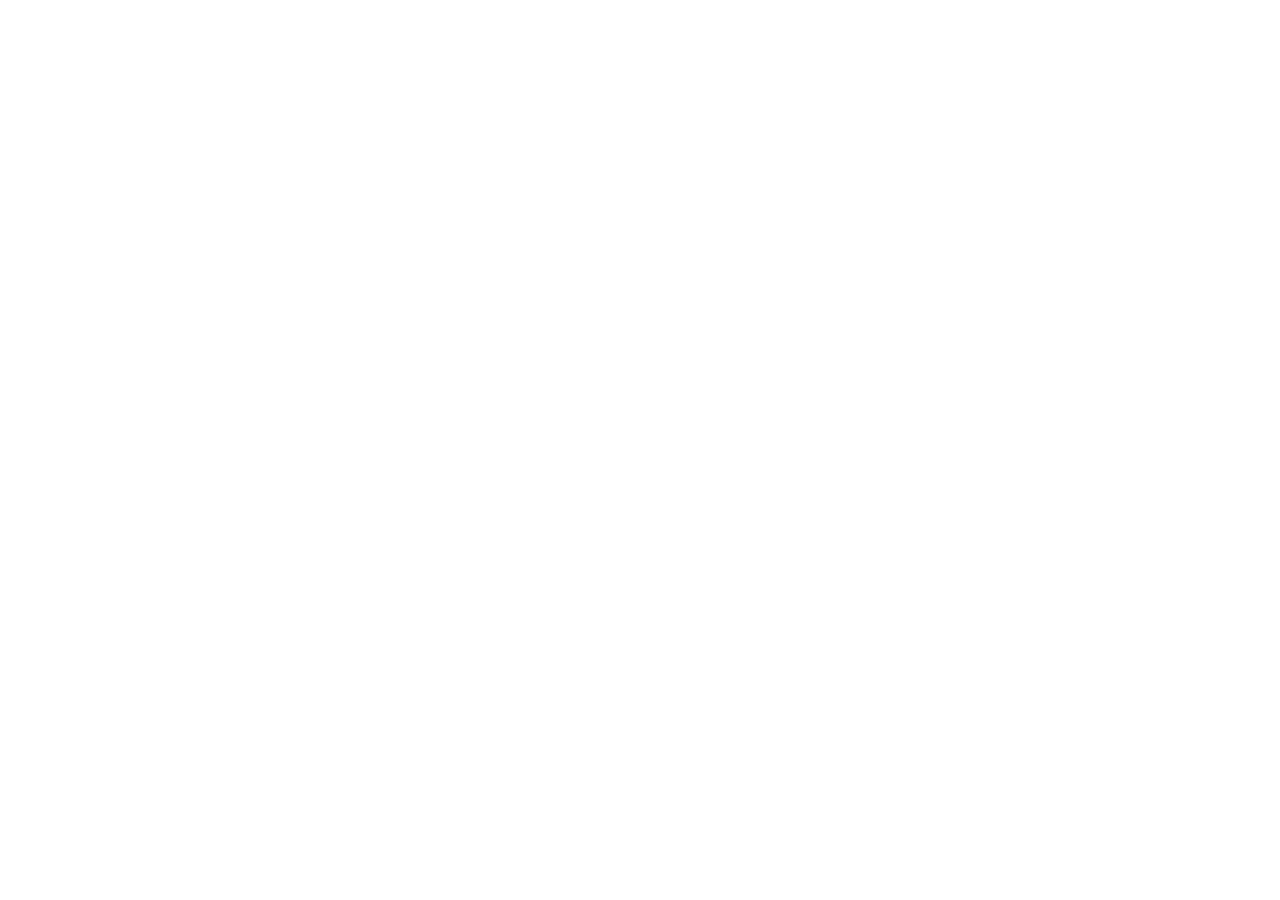
==== index.html @ 258643c3 "Travel-blog added" ====
<!doctype html>
<html lang="de">
  <head>
    <meta charset="UTF-8" />
    <meta name="viewport" content="width=device-width, initial-scale=1.0" />
    <title>Blog</title>
    <link rel="stylesheet" href="style.css" />
  </head>
  <body>
    <section>
      <header class="header"></header>
      <div class="landing-section"></div>
    </section>
    <main>
      <div class="some-headline"></div>
      <div class="faq"></div>
      <div class="contact-form"></div>
    </main>
    <footer></footer>
  </body>
</html>
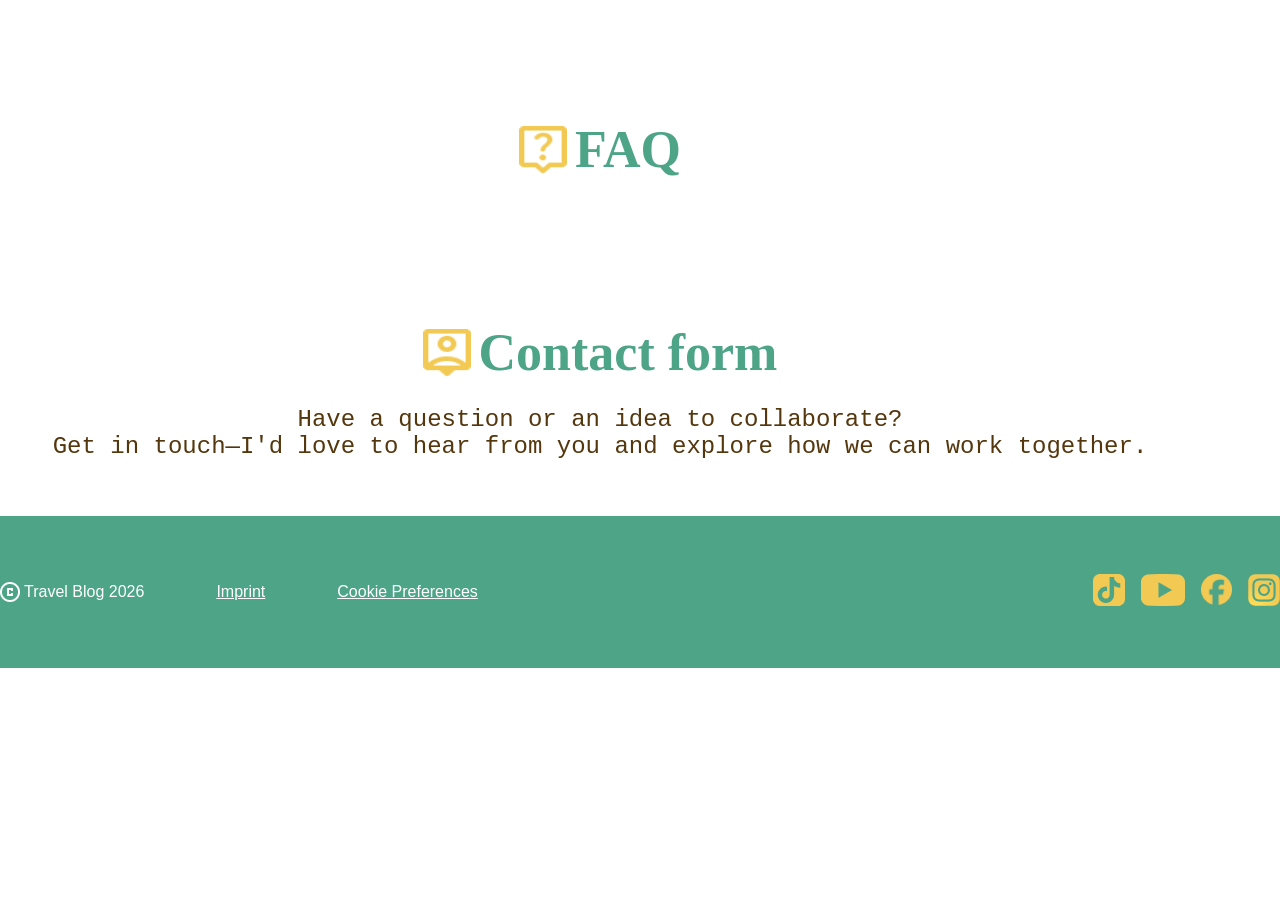
==== commit 9897f610: "Folder styles with genersl stylesheets implemented; Sections FAQ and Contact Form generaly designed;" ====
--- a/index.html
+++ b/index.html
@@ -1,21 +1,65 @@
 <!doctype html>
 <html lang="de">
-  <head>
-    <meta charset="UTF-8" />
-    <meta name="viewport" content="width=device-width, initial-scale=1.0" />
-    <title>Blog</title>
-    <link rel="stylesheet" href="style.css" />
-  </head>
-  <body>
-    <section>
-      <header class="header"></header>
-      <div class="landing-section"></div>
+
+<head>
+  <meta charset="UTF-8" />
+  <meta name="viewport" content="width=device-width, initial-scale=1.0" />
+  <title>Blog</title>
+
+  <link rel="stylesheet" href="./styles/standard.css">
+  <link rel="stylesheet" href="./styles/font.css">
+  <link rel="stylesheet" href="./styles/variables.css">
+  <link rel="stylesheet" href="style.css" />
+</head>
+
+<body>
+  <section>
+    <header class="header"></header>
+    <div class="landing-section"></div>
+  </section>
+  <main>
+    <div class="some-headline"></div>
+    <div class="faq">
+      <div class="faq-headline">
+        <img src="./assets/icons/live_help.png" alt="Icon live-help">
+        <h1>FAQ</h1>
+      </div>
+    </div>
+    <section class="contact-form">
+      <div class="contact-form-head">
+        <div class="contact-form-headline">
+          <img src="./assets/icons/person_pin.png" alt="Icon person-pin">
+          <h1>Contact form</h1>
+        </div>
+        <p>Have a question or an idea to collaborate?</p>
+        <p>Get in touch—I'd love to hear from you and explore how we can work together.</p>
+      </div>
+      <div class="contact-form-input">
+
+      </div>
     </section>
-    <main>
-      <div class="some-headline"></div>
-      <div class="faq"></div>
-      <div class="contact-form"></div>
-    </main>
-    <footer></footer>
-  </body>
-</html>
+  </main>
+  <footer class="foot">
+    <div class="foot-content">
+      <div class="foot-content-left">
+        <div class="foot-content-left-copyright">
+          <img src="./assets/icons/copyright.png" alt="copyright_icon">
+          <p>Travel Blog 2026</p>
+        </div>
+        <a href="">Imprint</a>
+        <a href="">Cookie Preferences</a>
+      </div>
+      <div class="foot-content-right">
+        <a href="https://www.tiktok.com/" target="_blank"><img src="./assets/icons/Tiktok_icon 1.png"
+            alt="Tiktok_icon"></a>
+        <a href="https://www.youtube.com/" target="_blank"><img src="./assets/icons/youtube.png" alt="Youtube_icon"></a>
+        <a href="https://www.facebook.com/?locale=de_DE" target="_blank"><img src="./assets/icons/facebook.png"
+            alt="Facebook.icon"></a>
+        <a href="https://www.instagram.com/" target="_blank"><img src="./assets/icons/Instagram_logo_2016 1.png"
+            alt="instagram-icon"></a>
+      </div>
+    </div>
+  </footer>
+</body>
+
+</html>
--- a/styles/standard.css
+++ b/styles/standard.css
@@ -0,0 +1,15 @@
+* {
+    margin: 0;
+    box-sizing: border-box;
+    font-family: 'Iceland';
+    scroll-behavior: smooth;
+}
+
+html {
+    font-size: 16px;
+}
+h1{
+    font-size: 3.25rem;
+    color: rgba(78, 164, 135, 1);
+    font-weight: 700;
+}
--- a/styles/variables.css
+++ b/styles/variables.css
@@ -0,0 +1,4 @@
+:root {
+    --maintextfamily: 'Courier New', Courier, monospace;
+    --foottextfamily: 'Franklin Gothic Medium', 'Arial Narrow', Arial, sans-serif;
+}
--- a/style.css
+++ b/style.css
@@ -0,0 +1,111 @@
+main{
+    width: 1200px;
+    display: flex;
+    flex-direction: column;
+    align-items: center;
+    gap: 120px;
+}
+
+.faq{
+    display: flex;
+    flex-direction: column;
+    align-items: center;
+    gap: 48px;
+}
+.faq-headline{
+    display: flex;
+    justify-content: center;
+    align-items: center;
+    gap: 8px;
+        margin-bottom: 24px;
+}
+
+.faq-headline >img{
+    width: 48px;
+    height: 48px;
+}
+
+.contact-form{
+    display: flex;
+    flex-direction: column;
+    align-items: center;
+ 
+}
+.contact-form-head{
+    display: flex;
+    flex-direction: column;
+    align-items: center;
+    margin-bottom: 56px;       
+}
+
+.contact-form-headline{
+    display: flex;
+    justify-content: center;
+    align-items: center;
+    gap: 8px;
+    margin-bottom: 24px;
+}
+
+.contact-form-headline >img{
+    width: 48px;
+    height: 48px;
+}
+.contact-form-head >p{
+    font-family: var(--maintextfamily);
+    font-size: 1.5rem;
+    color: rgba(84, 55, 13, 1);
+    font-weight: 500;
+}
+
+.foot{
+    height: 152px;
+    background-color: rgba(78, 164, 135, 1);
+    display: flex;
+    justify-content: center;
+    align-items: center;
+}
+
+.foot-content{
+    width: 1440px;
+    display: flex;
+    justify-content:space-between;
+    align-items: center;
+}
+
+.foot-content-left{
+    display: flex;
+    align-items: center;
+    gap: 72px;
+}
+.foot-content-left-copyright{
+    display: flex;
+    align-items: center;
+    gap: 4px;
+}
+
+.foot-content-left-copyright p{
+    font-family: var(--foottextfamily);
+    font-size: 1rem;
+    color: white;
+}
+
+.foot-content-left a{
+    font-family: var(--foottextfamily);
+    font-size: 1rem;
+    color: white;
+}
+.foot-content-right{
+    display: flex;
+    align-items: center;
+    gap: 16px;
+}
+
+.foot-content-right img{
+    height: 32px;
+    width: 100%;
+    transition: all 250ms ease-in-out;
+}
+.foot-content-right img:hover{
+    width: 120%;
+    height: 120%;
+}
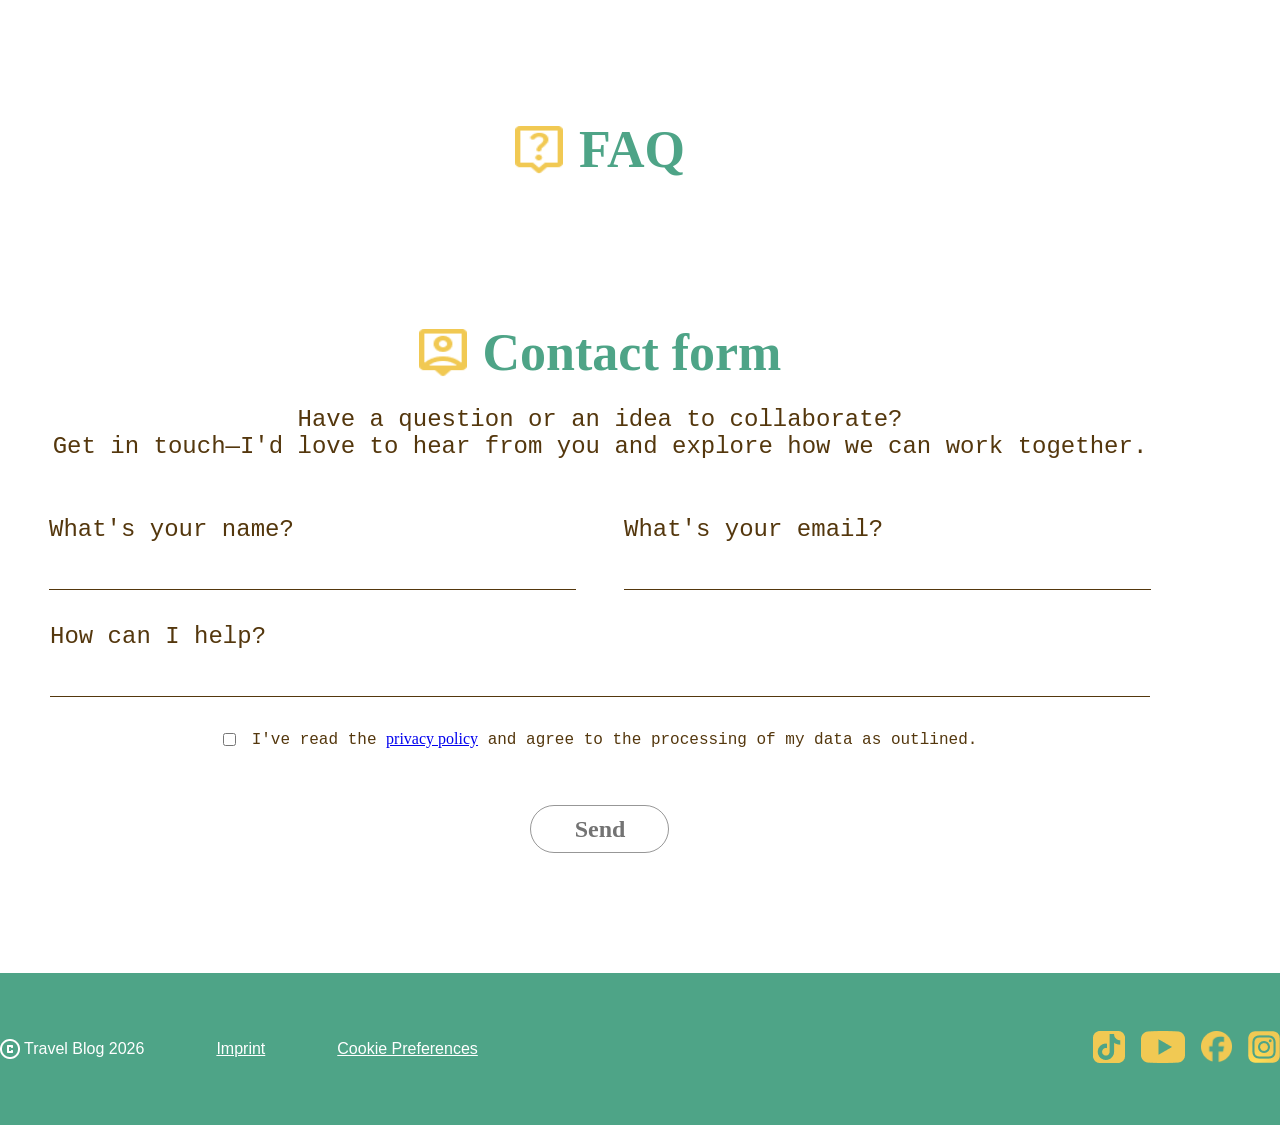
==== commit 253c8c4c: "Contact form created, styling 90% finished" ====
--- a/index.html
+++ b/index.html
@@ -4,7 +4,7 @@
 <head>
   <meta charset="UTF-8" />
   <meta name="viewport" content="width=device-width, initial-scale=1.0" />
-  <title>Blog</title>
+  <title>Travel-Blog</title>
 
   <link rel="stylesheet" href="./styles/standard.css">
   <link rel="stylesheet" href="./styles/font.css">
@@ -34,9 +34,38 @@
         <p>Have a question or an idea to collaborate?</p>
         <p>Get in touch—I'd love to hear from you and explore how we can work together.</p>
       </div>
-      <div class="contact-form-input">
 
-      </div>
+      <form class="contact-form-input" action="">
+        <div class="cfi-row-2element">
+          <div class="cfi-container-small">
+            <label for="cfi-name">What's your name?</label><br>
+            <input type="text" id="cfi-name" name="cfi-name">
+          </div>
+          <div class="cfi-container-small">
+            <label for="cfi-email">What's your email?</label><br>
+            <input type="text" id="cfi-email" name="cfi-email">
+          </div>
+        </div>
+        <div class="cfi-row-1element">
+          <div class="cfi-container-large">
+            <label for="cfi-question">How can I help?</label><br>
+            <input type="text" id="cfi-question" name="cfi-question">
+          </div>
+        </div>
+        <div class="cfi-send">
+          <div class="cfi-check">
+            <input type="checkbox" id="cfi-check" name="cfi-check">
+            <p>I've read the <a href="privacy policy.html" target="_blank">privacy policy</a> and agree to the
+              processing
+              of my data as
+              outlined.</p>
+          </div>
+
+          <button type="submit" value="Send">Send</button>
+        </div>
+      </form>
+
+
     </section>
   </main>
   <footer class="foot">
--- a/style.css
+++ b/style.css
@@ -1,63 +1,145 @@
-main{
+main {
     width: 1200px;
     display: flex;
     flex-direction: column;
     align-items: center;
     gap: 120px;
+    margin-bottom: 120px;
 }
 
-.faq{
+.faq {
     display: flex;
     flex-direction: column;
     align-items: center;
     gap: 48px;
 }
-.faq-headline{
+
+.faq-headline {
     display: flex;
     justify-content: center;
     align-items: center;
-    gap: 8px;
-        margin-bottom: 24px;
+    gap: 1rem;
+    margin-bottom: 24px;
 }
 
-.faq-headline >img{
+.faq-headline>img {
     width: 48px;
     height: 48px;
 }
 
-.contact-form{
+.contact-form {
     display: flex;
     flex-direction: column;
     align-items: center;
- 
+
 }
-.contact-form-head{
+
+.contact-form-head {
     display: flex;
     flex-direction: column;
     align-items: center;
-    margin-bottom: 56px;       
+    margin-bottom: 56px;
 }
 
-.contact-form-headline{
+.contact-form-headline {
     display: flex;
     justify-content: center;
     align-items: center;
-    gap: 8px;
+    gap: 1rem;
     margin-bottom: 24px;
 }
 
-.contact-form-headline >img{
+.contact-form-headline>img {
     width: 48px;
     height: 48px;
 }
-.contact-form-head >p{
+
+.contact-form-head>p {
     font-family: var(--maintextfamily);
     font-size: 1.5rem;
     color: rgba(84, 55, 13, 1);
     font-weight: 500;
 }
 
-.foot{
+.contact-form-input {
+    width: 1100px;
+    display: flex;
+    flex-direction: column;
+    align-items: center;
+    gap: 16px;
+}
+
+.contact-form-input label {
+    font-family: var(--maintextfamily);
+    font-size: 1.5rem;
+    color: rgba(84, 55, 13, 1);
+    font-weight: 500;
+}
+
+.contact-form-input input[type=text] {
+    border: none;
+    border-bottom: 1px solid rgba(84, 55, 13, 1);
+    width: 100%;
+    margin: 17px 0px;
+    font-family: var(--inputtextfamily);
+    font-size: 1.5rem;
+    font-weight: bold;
+}
+
+.cfi-container-small {
+    width: 527px;
+}
+
+.cfi-container-large {
+    width: 1100px;
+}
+
+.cfi-row-1element {
+    width: 100%;
+    display: flex;
+    justify-content: left;
+}
+
+.cfi-row-2element {
+    display: flex;
+    justify-content: space-between;
+    gap: 48px;
+}
+
+.cfi-check{
+    display: flex;
+    gap: 1rem;
+    padding-bottom: 1.5rem;
+}
+
+.cfi-check p{
+    font-family: var(--maintextfamily);
+    font-size: 1rem;
+    font-weight: 400;
+    color: rgba(84, 55, 13, 1);
+}
+
+.cfi-send{
+    display: flex;
+    flex-direction: column;
+    align-items: center;
+    gap: 32px;
+}
+
+.cfi-send button{
+    width: 139px;
+    height: 48px;
+    border-radius: 40px;
+    background-color: transparent;
+    border: 1px solid rgba(48, 48, 48, 0.5);
+
+    font-size: 1.5rem;
+    font-weight: 700;
+    color: rgba(115, 115, 115, 1);
+}
+
+   
+.foot {
     height: 152px;
     background-color: rgba(78, 164, 135, 1);
     display: flex;
@@ -65,47 +147,50 @@
     align-items: center;
 }
 
-.foot-content{
+.foot-content {
     width: 1440px;
     display: flex;
-    justify-content:space-between;
+    justify-content: space-between;
     align-items: center;
 }
 
-.foot-content-left{
+.foot-content-left {
     display: flex;
     align-items: center;
     gap: 72px;
 }
-.foot-content-left-copyright{
+
+.foot-content-left-copyright {
     display: flex;
     align-items: center;
     gap: 4px;
 }
 
-.foot-content-left-copyright p{
+.foot-content-left-copyright p {
     font-family: var(--foottextfamily);
     font-size: 1rem;
     color: white;
 }
 
-.foot-content-left a{
+.foot-content-left a {
     font-family: var(--foottextfamily);
     font-size: 1rem;
     color: white;
 }
-.foot-content-right{
+
+.foot-content-right {
     display: flex;
     align-items: center;
     gap: 16px;
 }
 
-.foot-content-right img{
+.foot-content-right img {
     height: 32px;
     width: 100%;
     transition: all 250ms ease-in-out;
 }
-.foot-content-right img:hover{
+
+.foot-content-right img:hover {
     width: 120%;
     height: 120%;
 }
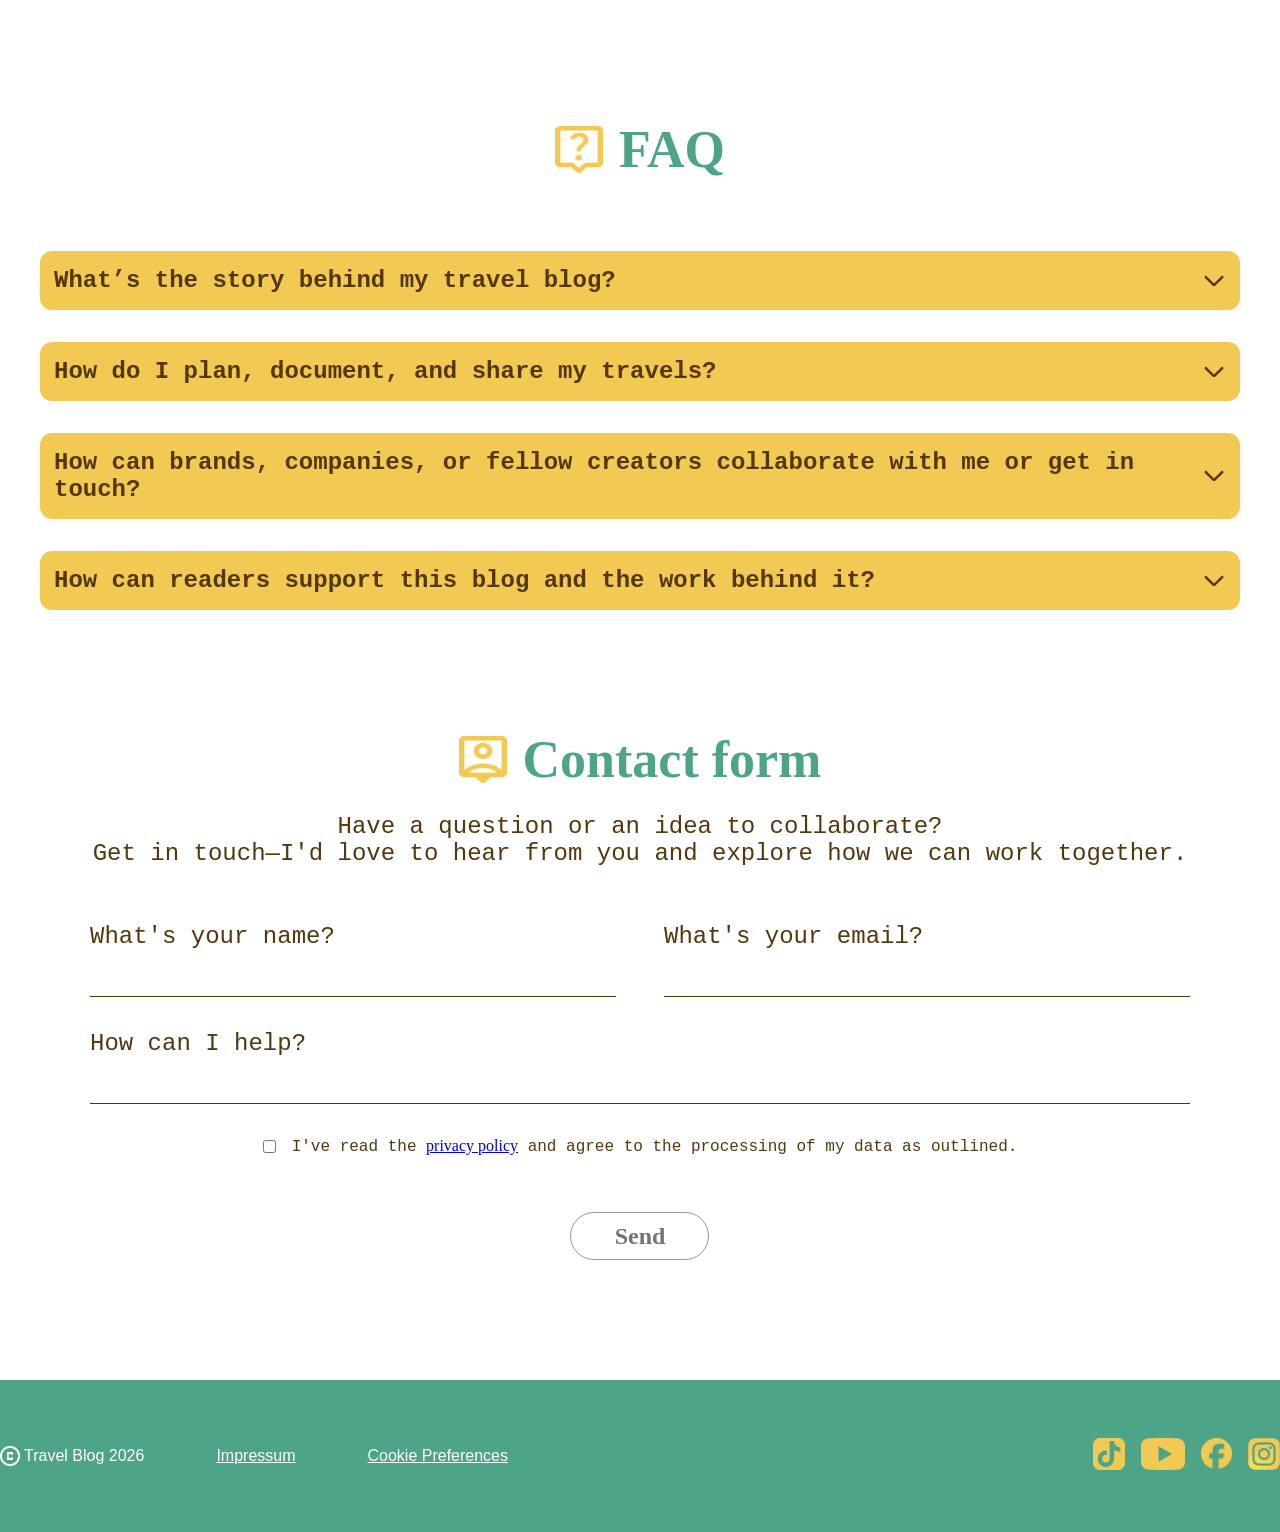
==== commit c4e12e51: "create Impressum" ====
--- a/index.html
+++ b/index.html
@@ -19,15 +19,53 @@
   </section>
   <main>
     <div class="some-headline"></div>
-    <div class="faq">
+    <section class="faq-section">
       <div class="faq-headline">
         <img src="./assets/icons/live_help.png" alt="Icon live-help">
         <h1>FAQ</h1>
       </div>
-    </div>
-    <section class="contact-form">
-      <div class="contact-form-head">
-        <div class="contact-form-headline">
+      <div class="faq-content">
+        <details name="faq1" class="faq-item">
+          <summary class="faq-item-sum">What’s the story behind my travel blog?<img
+              src="./assets/icons/arrow_forward_ios.svg" alt="arrow">
+          </summary>
+          <p> Lorem ipsum dolor sit amet consectetur adipisicing elit. Harum, deserunt quis rem
+            nesciunt suscipit atque laborum, molestias doloribus obcaecati dicta natus itaque possimus nemo
+            ducimus
+            labore? Ipsa, ea possimus. Eius.</p>
+        </details>
+        <details name="faq1" class="faq-item">
+          <summary class="faq-item-sum">How do I plan, document, and share my travels?<img
+              src="./assets/icons/arrow_forward_ios.svg" alt="arrow">
+          </summary>
+          <p> Lorem ipsum dolor sit amet consectetur adipisicing elit. Harum, deserunt quis rem
+            nesciunt suscipit atque laborum, molestias doloribus obcaecati dicta natus itaque possimus nemo
+            ducimus
+            labore? Ipsa, ea possimus. Eius.</p>
+        </details>
+        <details name="faq1" class="faq-item">
+          <summary class="faq-item-sum">How can brands, companies, or fellow creators collaborate with me or get in
+            touch?<img src="./assets/icons/arrow_forward_ios.svg" alt="arrow">
+          </summary>
+          <p> Lorem ipsum dolor sit amet consectetur adipisicing elit. Harum, deserunt quis rem
+            nesciunt suscipit atque laborum, molestias doloribus obcaecati dicta natus itaque possimus nemo
+            ducimus
+            labore? Ipsa, ea possimus. Eius.</p>
+        </details>
+        <details name="faq1" class="faq-item">
+          <summary class="faq-item-sum">How can readers support this blog and the work behind it?<img
+              src="./assets/icons/arrow_forward_ios.svg" alt="arrow">
+          </summary>
+          <p> Lorem ipsum dolor sit amet consectetur adipisicing elit. Harum, deserunt quis rem
+            nesciunt suscipit atque laborum, molestias doloribus obcaecati dicta natus itaque possimus nemo
+            ducimus
+            labore? Ipsa, ea possimus. Eius.</p>
+        </details>
+      </div>
+    </section>
+    <section class="contact-section">
+      <div class="contact-section-head">
+        <div class="contact-section-headline">
           <img src="./assets/icons/person_pin.png" alt="Icon person-pin">
           <h1>Contact form</h1>
         </div>
@@ -36,18 +74,18 @@
       </div>
 
       <form class="contact-form-input" action="">
-        <div class="cfi-row-2element">
-          <div class="cfi-container-small">
+        <div class="cfi-row">
+          <div class="cfi-container">
             <label for="cfi-name">What's your name?</label><br>
             <input type="text" id="cfi-name" name="cfi-name">
           </div>
-          <div class="cfi-container-small">
+          <div class="cfi-container">
             <label for="cfi-email">What's your email?</label><br>
             <input type="text" id="cfi-email" name="cfi-email">
           </div>
         </div>
-        <div class="cfi-row-1element">
-          <div class="cfi-container-large">
+        <div class="cfi-row">
+          <div class="cfi-container">
             <label for="cfi-question">How can I help?</label><br>
             <input type="text" id="cfi-question" name="cfi-question">
           </div>
@@ -75,7 +113,7 @@
           <img src="./assets/icons/copyright.png" alt="copyright_icon">
           <p>Travel Blog 2026</p>
         </div>
-        <a href="">Imprint</a>
+        <a href="i">Impressum</a>
         <a href="">Cookie Preferences</a>
       </div>
       <div class="foot-content-right">
--- a/style.css
+++ b/style.css
@@ -1,3 +1,9 @@
+body {
+    display: flex;
+    flex-direction: column;
+    align-items: center;
+}
+
 main {
     width: 1200px;
     display: flex;
@@ -7,7 +13,7 @@
     margin-bottom: 120px;
 }
 
-.faq {
+.faq-section {
     display: flex;
     flex-direction: column;
     align-items: center;
@@ -27,21 +33,67 @@
     height: 48px;
 }
 
-.contact-form {
-    display: flex;
-    flex-direction: column;
-    align-items: center;
-
-}
-
-.contact-form-head {
+.faq-content{
+    width: 1200px;
+    display: flex;
+    flex-direction: column;
+    align-items: center;
+    gap: 32px;
+}
+
+.faq-item{
+    width: 100%;
+    display: flex;
+    flex-direction: column;
+    padding: 16px 14px;
+    gap: 8px;
+    border-radius: 12px;
+    background-color: rgba(241, 201, 83, 1);
+}
+
+.faq-item-sum{
+    font-family: var(--maintextfamily);
+    font-size: 1.5rem;
+    font-weight: 700;
+    color: rgba(84, 55, 13, 1);
+    display: flex;
+    justify-content: space-between;
+    align-items: center;
+}
+
+.faq-item >p{
+    font-family: var(--maintextfamily);
+    font-size: 1rem;
+    color: rgba(54, 53, 52, 1);
+    padding: 4px 10px;
+    background-color: white;
+    border-radius:5px;
+}
+
+.faq-sum img{
+    width: 24px;
+    height: auto;
+}
+
+.faq-item:open .faq-item-sum img{
+    rotate: 180deg;
+}
+
+.contact-section {
+    display: flex;
+    flex-direction: column;
+    align-items: center;
+
+}
+
+.contact-section-head {
     display: flex;
     flex-direction: column;
     align-items: center;
     margin-bottom: 56px;
 }
 
-.contact-form-headline {
+.contact-section-headline {
     display: flex;
     justify-content: center;
     align-items: center;
@@ -49,12 +101,12 @@
     margin-bottom: 24px;
 }
 
-.contact-form-headline>img {
+.contact-section-headline>img {
     width: 48px;
     height: 48px;
 }
 
-.contact-form-head>p {
+.contact-section-head>p {
     font-family: var(--maintextfamily);
     font-size: 1.5rem;
     color: rgba(84, 55, 13, 1);
@@ -86,47 +138,38 @@
     font-weight: bold;
 }
 
-.cfi-container-small {
-    width: 527px;
-}
-
-.cfi-container-large {
-    width: 1100px;
-}
-
-.cfi-row-1element {
-    width: 100%;
-    display: flex;
-    justify-content: left;
-}
-
-.cfi-row-2element {
-    display: flex;
-    justify-content: space-between;
+.cfi-container {
+    flex: 1 0 120px;
+}
+
+.cfi-row {
+    width: 100%;
+    display: flex;
+    justify-content: center;
     gap: 48px;
 }
 
-.cfi-check{
+.cfi-check {
     display: flex;
     gap: 1rem;
     padding-bottom: 1.5rem;
 }
 
-.cfi-check p{
+.cfi-check p {
     font-family: var(--maintextfamily);
     font-size: 1rem;
     font-weight: 400;
     color: rgba(84, 55, 13, 1);
 }
 
-.cfi-send{
+.cfi-send {
     display: flex;
     flex-direction: column;
     align-items: center;
     gap: 32px;
 }
 
-.cfi-send button{
+.cfi-send button {
     width: 139px;
     height: 48px;
     border-radius: 40px;
@@ -138,9 +181,9 @@
     color: rgba(115, 115, 115, 1);
 }
 
-   
 .foot {
     height: 152px;
+    width: 100%;
     background-color: rgba(78, 164, 135, 1);
     display: flex;
     justify-content: center;
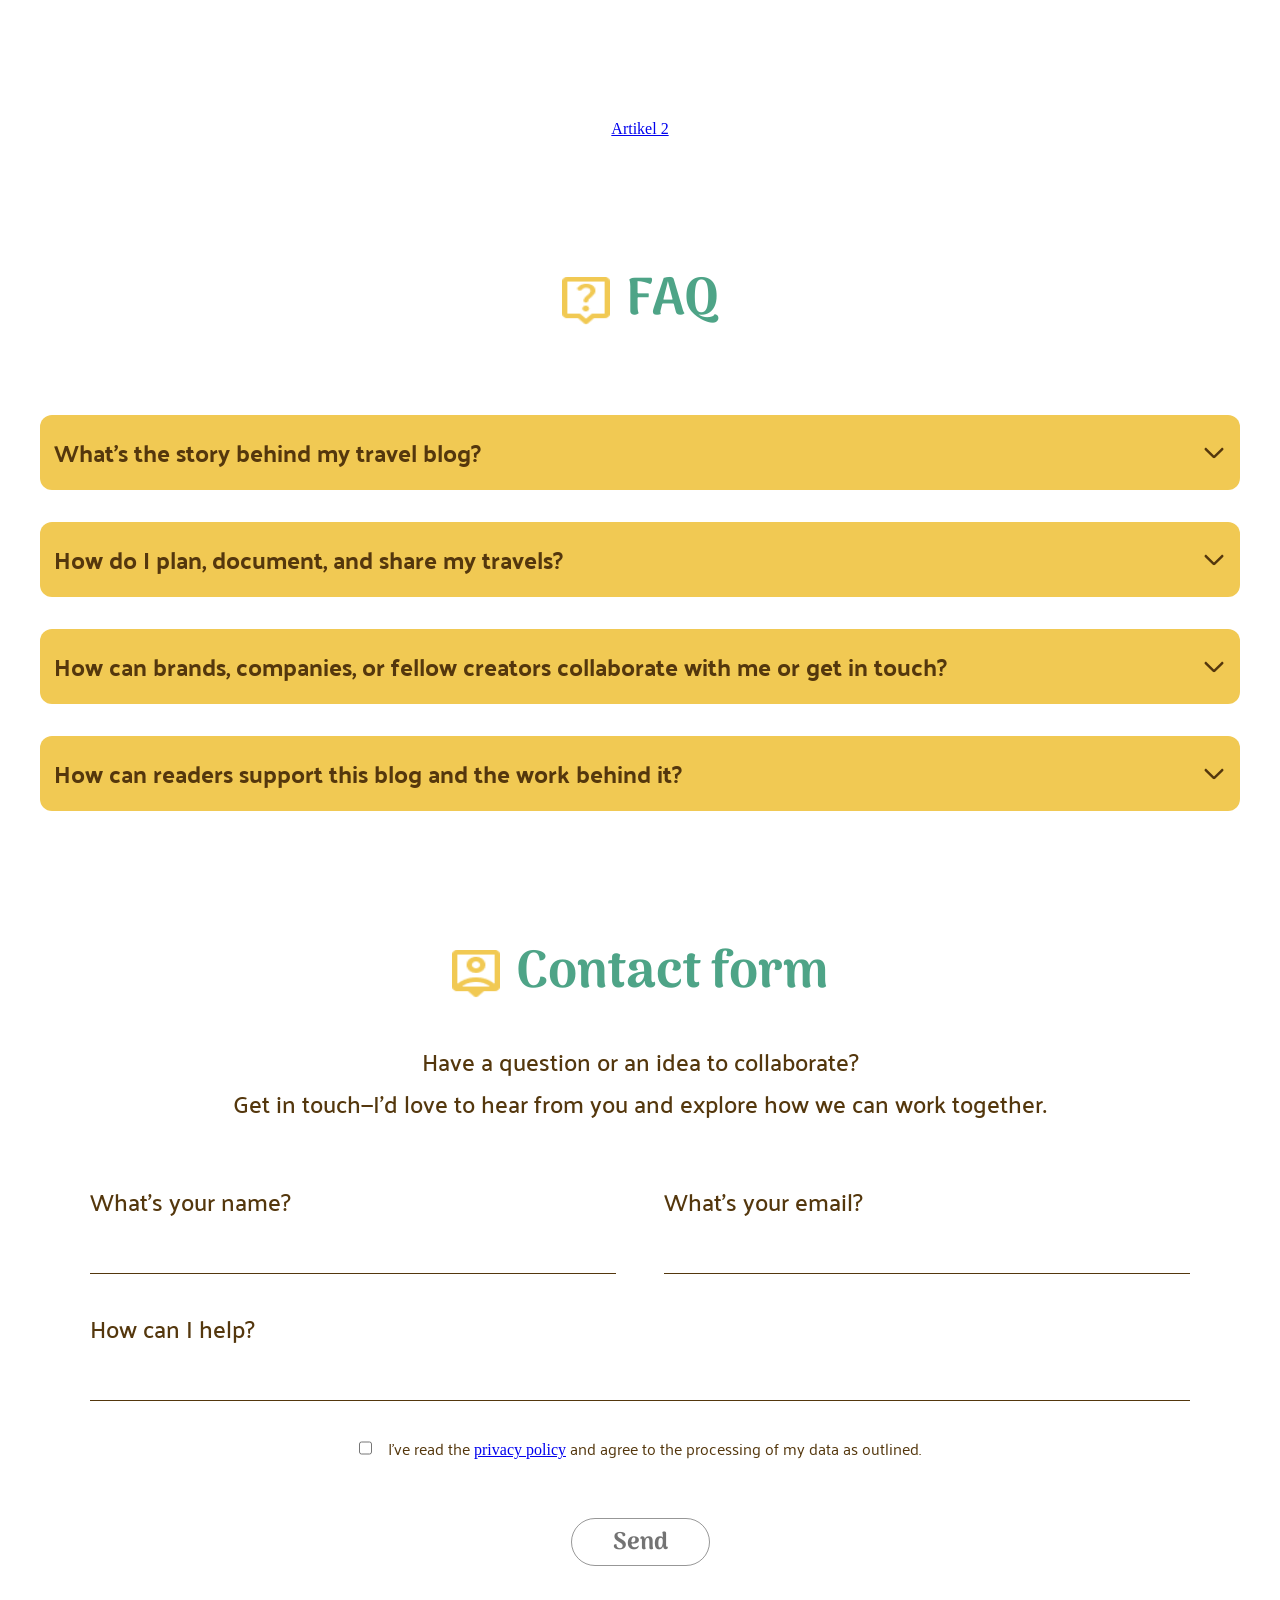
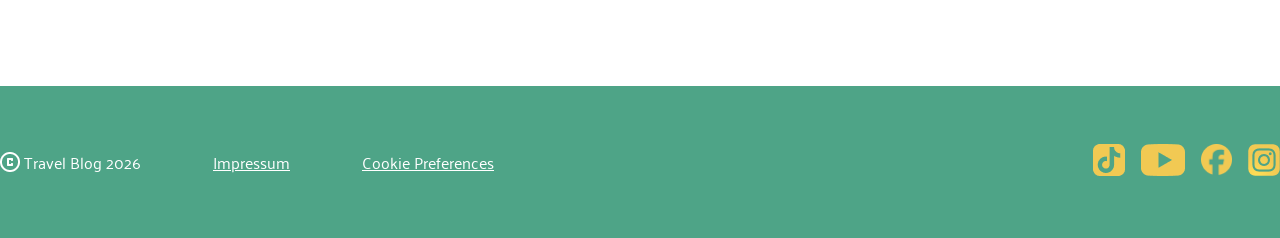
==== commit 4f7dd3aa: "update code" ====
--- a/index.html
+++ b/index.html
@@ -19,10 +19,12 @@
   </section>
   <main>
     <div class="some-headline"></div>
+
+    <a href="article02.html">Artikel 2</a>
     <section class="faq-section">
       <div class="faq-headline">
         <img src="./assets/icons/live_help.png" alt="Icon live-help">
-        <h1>FAQ</h1>
+        <h2>FAQ</h2>
       </div>
       <div class="faq-content">
         <details name="faq1" class="faq-item">
@@ -67,7 +69,7 @@
       <div class="contact-section-head">
         <div class="contact-section-headline">
           <img src="./assets/icons/person_pin.png" alt="Icon person-pin">
-          <h1>Contact form</h1>
+          <h2>Contact form</h2>
         </div>
         <p>Have a question or an idea to collaborate?</p>
         <p>Get in touch—I'd love to hear from you and explore how we can work together.</p>
@@ -113,8 +115,8 @@
           <img src="./assets/icons/copyright.png" alt="copyright_icon">
           <p>Travel Blog 2026</p>
         </div>
-        <a href="i">Impressum</a>
-        <a href="">Cookie Preferences</a>
+        <a href="impressum.html">Impressum</a>
+        <a href="cookiepreferences.html">Cookie Preferences</a>
       </div>
       <div class="foot-content-right">
         <a href="https://www.tiktok.com/" target="_blank"><img src="./assets/icons/Tiktok_icon 1.png"
--- a/styles/standard.css
+++ b/styles/standard.css
@@ -9,7 +9,58 @@
     font-size: 16px;
 }
 h1{
+    font-family:arima;
+    font-size: 4rem;
+    color: rgba(78, 164, 135, 1);
+    font-weight: 700;
+}
+
+h2{
+    font-family: arima;
     font-size: 3.25rem;
     color: rgba(78, 164, 135, 1);
     font-weight: 700;
+}
+
+h3{
+    font-family: arima;
+    font-size: 2rem;
+    color: rgba(78, 164, 135, 1);
+    font-weight: 700;
+}
+h4{
+    font-family: palanquin;
+    font-size: 2.5rem;
+    color: rgba(78, 164, 135, 1);
+    font-weight: 600;
+}
+.headarticle{
+    height: 390px;
+    display: flex;
+    justify-content: space-between;
+}
+
+.headarticle-left{
+    width: 900px;
+    height: 390px;
+    display:inline;
+}
+.headarticle-left h1{
+    color: rgba(241, 201, 83, 1);
+}
+
+.headarticle-left p{
+    font-family: palanquin;
+    font-size: 2rem;
+    color: rgba(84, 55, 13, 1);
+}
+.headarticle-right{
+    width: 272px;
+    background-color: rgba(78, 164, 135, 0.2);
+    border-radius: 30px;
+    display: flex;
+    flex-direction: column;
+    align-items: center;
+    padding: 16px;
+    gap: 16px;
 }
--- a/styles/font.css
+++ b/styles/font.css
@@ -0,0 +1,115 @@
+/* arima-regular - latin */
+@font-face {
+  font-display: swap; /* Check https://developer.mozilla.org/en-US/docs/Web/CSS/@font-face/font-display for other options. */
+  font-family: 'Arima';
+  font-style: normal;
+  font-weight: 400;
+  src: url('../assets/fonts/arima-v7-latin-regular.woff2') format('woff2'); /* Chrome 36+, Opera 23+, Firefox 39+, Safari 12+, iOS 10+ */
+}
+/* arima-500 - latin */
+@font-face {
+  font-display: swap; /* Check https://developer.mozilla.org/en-US/docs/Web/CSS/@font-face/font-display for other options. */
+  font-family: 'Arima';
+  font-style: normal;
+  font-weight: 500;
+  src: url('../assets/fonts/arima-v7-latin-500.woff2') format('woff2'); /* Chrome 36+, Opera 23+, Firefox 39+, Safari 12+, iOS 10+ */
+}
+/* arima-600 - latin */
+@font-face {
+  font-display: swap; /* Check https://developer.mozilla.org/en-US/docs/Web/CSS/@font-face/font-display for other options. */
+  font-family: 'Arima';
+  font-style: normal;
+  font-weight: 600;
+  src: url('../assets/fonts/arima-v7-latin-600.woff2') format('woff2'); /* Chrome 36+, Opera 23+, Firefox 39+, Safari 12+, iOS 10+ */
+}
+/* arima-700 - latin */
+@font-face {
+  font-display: swap; /* Check https://developer.mozilla.org/en-US/docs/Web/CSS/@font-face/font-display for other options. */
+  font-family: 'Arima';
+  font-style: normal;
+  font-weight: 700;
+  src: url('../assets/fonts/arima-v7-latin-700.woff2') format('woff2'); /* Chrome 36+, Opera 23+, Firefox 39+, Safari 12+, iOS 10+ */
+}
+
+/* palanquin-regular - latin */
+@font-face {
+  font-display: swap; /* Check https://developer.mozilla.org/en-US/docs/Web/CSS/@font-face/font-display for other options. */
+  font-family: 'Palanquin';
+  font-style: normal;
+  font-weight: 400;
+  src: url('../assets/fonts/palanquin-v17-latin-regular.woff2') format('woff2'); /* Chrome 36+, Opera 23+, Firefox 39+, Safari 12+, iOS 10+ */
+}
+/* palanquin-500 - latin */
+@font-face {
+  font-display: swap; /* Check https://developer.mozilla.org/en-US/docs/Web/CSS/@font-face/font-display for other options. */
+  font-family: 'Palanquin';
+  font-style: normal;
+  font-weight: 500;
+  src: url('../assets/fonts/palanquin-v17-latin-500.woff2') format('woff2'); /* Chrome 36+, Opera 23+, Firefox 39+, Safari 12+, iOS 10+ */
+}
+/* palanquin-600 - latin */
+@font-face {
+  font-display: swap; /* Check https://developer.mozilla.org/en-US/docs/Web/CSS/@font-face/font-display for other options. */
+  font-family: 'Palanquin';
+  font-style: normal;
+  font-weight: 600;
+  src: url('../assets/fonts/palanquin-v17-latin-600.woff2') format('woff2'); /* Chrome 36+, Opera 23+, Firefox 39+, Safari 12+, iOS 10+ */
+}
+/* palanquin-700 - latin */
+@font-face {
+  font-display: swap; /* Check https://developer.mozilla.org/en-US/docs/Web/CSS/@font-face/font-display for other options. */
+  font-family: 'Palanquin';
+  font-style: normal;
+  font-weight: 700;
+  src: url('../assets/fonts/palanquin-v17-latin-700.woff2') format('woff2'); /* Chrome 36+, Opera 23+, Firefox 39+, Safari 12+, iOS 10+ */
+}
+
+/* palanquin-dark-regular - latin */
+@font-face {
+  font-display: swap; /* Check https://developer.mozilla.org/en-US/docs/Web/CSS/@font-face/font-display for other options. */
+  font-family: 'Palanquin Dark';
+  font-style: normal;
+  font-weight: 400;
+  src: url('../assets/fonts/palanquin-dark-v17-latin-regular.woff2') format('woff2'); /* Chrome 36+, Opera 23+, Firefox 39+, Safari 12+, iOS 10+ */
+}
+/* palanquin-dark-500 - latin */
+@font-face {
+  font-display: swap; /* Check https://developer.mozilla.org/en-US/docs/Web/CSS/@font-face/font-display for other options. */
+  font-family: 'Palanquin Dark';
+  font-style: normal;
+  font-weight: 500;
+  src: url('../assets/fonts/palanquin-dark-v17-latin-500.woff2') format('woff2'); /* Chrome 36+, Opera 23+, Firefox 39+, Safari 12+, iOS 10+ */
+}
+/* palanquin-dark-600 - latin */
+@font-face {
+  font-display: swap; /* Check https://developer.mozilla.org/en-US/docs/Web/CSS/@font-face/font-display for other options. */
+  font-family: 'Palanquin Dark';
+  font-style: normal;
+  font-weight: 600;
+  src: url('../assets/fonts/palanquin-dark-v17-latin-600.woff2') format('woff2'); /* Chrome 36+, Opera 23+, Firefox 39+, Safari 12+, iOS 10+ */
+}
+/* palanquin-dark-700 - latin */
+@font-face {
+  font-display: swap; /* Check https://developer.mozilla.org/en-US/docs/Web/CSS/@font-face/font-display for other options. */
+  font-family: 'Palanquin Dark';
+  font-style: normal;
+  font-weight: 700;
+  src: url('../assets/fonts/palanquin-dark-v17-latin-700.woff2') format('woff2'); /* Chrome 36+, Opera 23+, Firefox 39+, Safari 12+, iOS 10+ */
+}
+
+/* roboto-mono-regular - latin */
+@font-face {
+  font-display: swap; /* Check https://developer.mozilla.org/en-US/docs/Web/CSS/@font-face/font-display for other options. */
+  font-family: 'Roboto Mono';
+  font-style: normal;
+  font-weight: 400;
+  src: url('../assets/fonts/roboto-mono-v31-latin-regular.woff2') format('woff2'); /* Chrome 36+, Opera 23+, Firefox 39+, Safari 12+, iOS 10+ */
+}
+/* roboto-mono-700 - latin */
+@font-face {
+  font-display: swap; /* Check https://developer.mozilla.org/en-US/docs/Web/CSS/@font-face/font-display for other options. */
+  font-family: 'Roboto Mono';
+  font-style: normal;
+  font-weight: 700;
+  src: url('../assets/fonts/roboto-mono-v31-latin-700.woff2') format('woff2'); /* Chrome 36+, Opera 23+, Firefox 39+, Safari 12+, iOS 10+ */
+}
--- a/styles/variables.css
+++ b/styles/variables.css
@@ -1,4 +1,6 @@
 :root {
-    --maintextfamily: 'Courier New', Courier, monospace;
-    --foottextfamily: 'Franklin Gothic Medium', 'Arial Narrow', Arial, sans-serif;
-}
+    --maintextfamily: 'palanquin';
+    --foottextfamily:  'palanquin';
+    --inputtextfamily: 'Roboto Mono';
+    --headlinefontfamily: 'arima';
+}
--- a/style.css
+++ b/style.css
@@ -1,3 +1,4 @@
+
 body {
     display: flex;
     flex-direction: column;
@@ -176,6 +177,7 @@
     background-color: transparent;
     border: 1px solid rgba(48, 48, 48, 0.5);
 
+    font-family: var(--headlinefontfamily);
     font-size: 1.5rem;
     font-weight: 700;
     color: rgba(115, 115, 115, 1);
